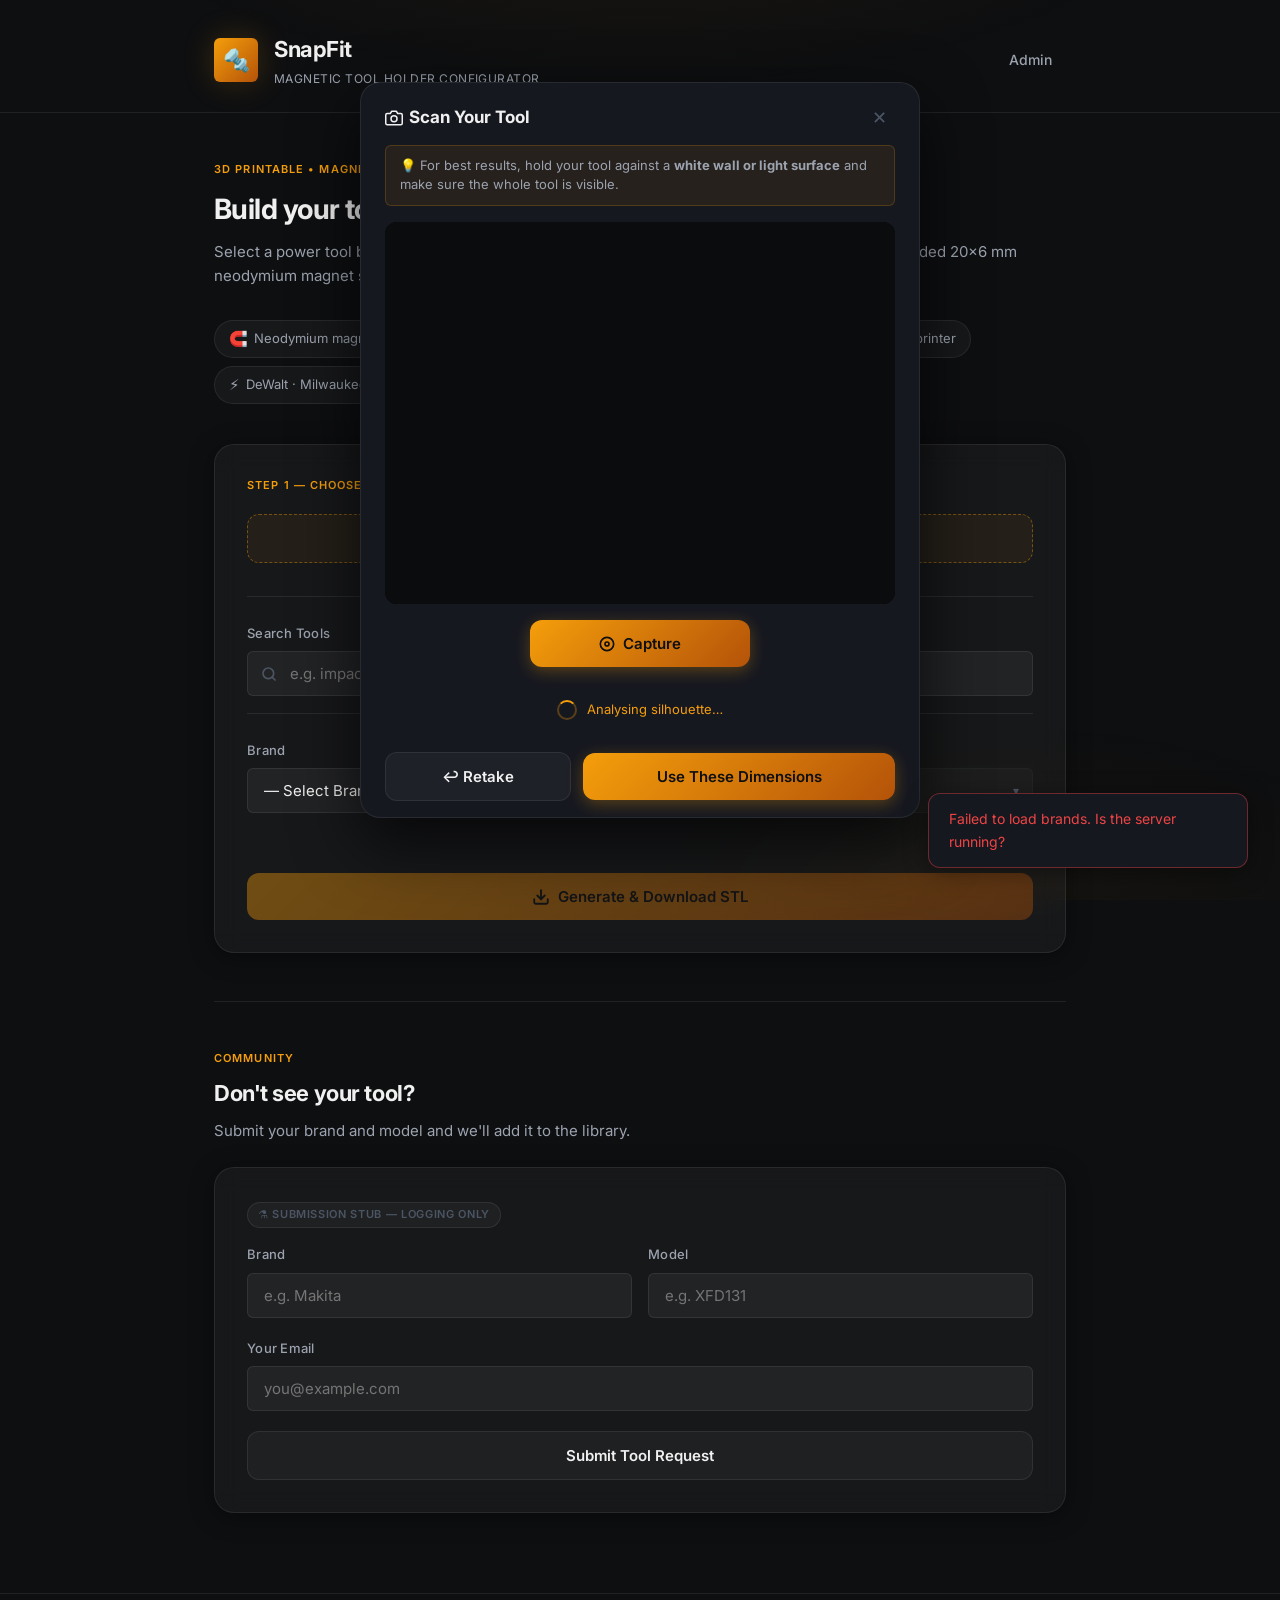
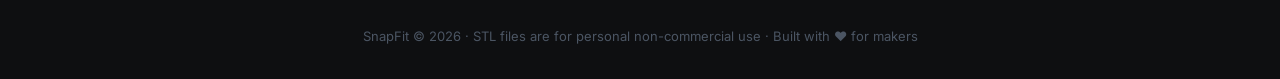
==== templates/index.html @ cad1f3c7 "feat: initial SnapFit MVP - FastAPI backend with SQLite tool database (10 starter tools) - Parametri" ====
<!DOCTYPE html>
<html lang="en">
<head>
  <meta charset="UTF-8" />
  <meta name="viewport" content="width=device-width, initial-scale=1.0" />
  <title>SnapFit — Magnetic Tool Holder Configurator</title>
  <meta name="description" content="Generate custom-fit 3D-printable magnetic wall holders for your power tools. Pick your brand, pick your model, download the STL." />
  <link rel="stylesheet" href="/static/css/style.css" />
</head>
<body>

  <!-- ── Header ─────────────────────────────────────────────────────────── -->
  <header class="site-header">
    <div class="container">
      <div class="header-inner">
        <div class="logo-mark">🔩</div>
        <div class="logo-text">
          <span class="logo-name">SnapFit</span>
          <span class="logo-tagline">Magnetic Tool Holder Configurator</span>
        </div>
        <nav class="header-nav">
          <a href="/admin" class="nav-link">Admin</a>
        </nav>
      </div>
    </div>
  </header>

  <!-- ── Hero / intro ───────────────────────────────────────────────────── -->
  <main>
    <div class="container">
      <div class="section-label">3D Printable • Magnetic • Modular</div>
      <h1 class="section-title">Build your tool wall — your tools, your way.</h1>
      <p class="section-sub">
        Select a power tool below and we'll generate a custom STL holder sized
        exactly to it — with embedded 20×6 mm neodymium magnet slots to snap
        onto any steel panel system.
      </p>

      <div class="features">
        <div class="feature-pill"><span>🧲</span> Neodymium magnet slots (20×6 mm)</div>
        <div class="feature-pill"><span>📐</span> Parametric — sized to your tool</div>
        <div class="feature-pill"><span>🖨️</span> Print on any FDM printer</div>
        <div class="feature-pill"><span>⚡</span> DeWalt · Milwaukee · Ryobi</div>
      </div>

      <!-- ── Configurator card ────────────────────────────────────────────── -->
      <div class="card">
        <div class="section-label" style="margin-bottom:20px;">Step 1 — Choose Your Tool</div>

        <!-- Scan alternative -->
        <button id="scan-btn" class="btn-scan" aria-label="Scan your tool with camera">
          <svg width="18" height="18" viewBox="0 0 24 24" fill="none" stroke="currentColor" stroke-width="2" stroke-linecap="round" stroke-linejoin="round">
            <path d="M23 19a2 2 0 01-2 2H3a2 2 0 01-2-2V8a2 2 0 012-2h4l2-3h6l2 3h4a2 2 0 012 2z"/>
            <circle cx="12" cy="13" r="4"/>
          </svg>
          Scan Your Tool
          <span class="scan-badge">NEW</span>
        </button>

        <div class="or-divider"><span>or search / pick by brand</span></div>

        <!-- Search bar -->
        <div class="form-group search-wrapper" style="margin-bottom:0;">
          <label class="form-label" for="tool-search">Search Tools</label>
          <div class="search-input-wrap">
            <svg class="search-icon" width="16" height="16" viewBox="0 0 24 24" fill="none"
                 stroke="currentColor" stroke-width="2.5" stroke-linecap="round" stroke-linejoin="round">
              <circle cx="11" cy="11" r="8"/><line x1="21" y1="21" x2="16.65" y2="16.65"/>
            </svg>
            <input type="search" id="tool-search" class="form-input search-input"
                   placeholder="e.g. impact driver, DeWalt, M18…"
                   autocomplete="off" aria-label="Search tools" aria-autocomplete="list"
                   aria-controls="search-results" />
            <button class="search-clear" id="search-clear" aria-label="Clear search" hidden>✕</button>
          </div>
          <!-- Search results dropdown -->
          <ul id="search-results" class="search-results" role="listbox" aria-label="Tool search results" hidden></ul>
        </div>

        <!-- Divider (brand picker) -->
        <div class="or-divider" style="margin-top:8px;"><span>or pick by brand</span></div>


        <div class="configurator-grid" id="brand-model-pickers">
          <!-- Brand selector -->
          <div class="form-group">
            <label class="form-label" for="brand-select">Brand</label>
            <div class="select-wrapper">
              <select id="brand-select" class="form-select" aria-label="Select brand">
                <option value="">— Select Brand —</option>
              </select>
            </div>
          </div>

          <!-- Model selector -->
          <div class="form-group">
            <label class="form-label" for="model-select">Model</label>
            <div class="select-wrapper">
              <select id="model-select" class="form-select" disabled aria-label="Select model">
                <option value="">— Select Model —</option>
              </select>
            </div>
          </div>
        </div>

        <!-- Tool spec preview -->
        <div class="spec-card" id="spec-card" aria-live="polite">
          <div class="spec-title">Holder will be sized for</div>
          <div class="spec-grid">
            <div class="spec-item">
              <span class="spec-value" id="spec-brand">—</span>
              <span class="spec-key">Brand</span>
            </div>
            <div class="spec-item">
              <span class="spec-value" id="spec-type">—</span>
              <span class="spec-key">Type</span>
            </div>
            <div class="spec-item">
              <span class="spec-value" id="spec-weight">—</span>
              <span class="spec-key">Weight</span>
            </div>
            <div class="spec-item">
              <span class="spec-value" id="spec-width">—</span>
              <span class="spec-key">Body Width</span>
            </div>
            <div class="spec-item">
              <span class="spec-value" id="spec-depth">—</span>
              <span class="spec-key">Body Depth</span>
            </div>
            <div class="spec-item">
              <span class="spec-value" id="spec-height">—</span>
              <span class="spec-key">Body Height</span>
            </div>
            <div class="spec-item">
              <span class="spec-value" id="spec-handle">—</span>
              <span class="spec-key">Handle Ø</span>
            </div>
            <div class="spec-item" id="spec-model-item">
              <span class="spec-value" id="spec-model" style="font-size:13px">—</span>
              <span class="spec-key">Model</span>
            </div>
          </div>
        </div>

        <!-- Download button -->
        <button id="download-btn" class="btn btn-primary" disabled aria-label="Generate and download STL holder">
          <svg width="18" height="18" viewBox="0 0 24 24" fill="none" stroke="currentColor" stroke-width="2.5" stroke-linecap="round" stroke-linejoin="round">
            <path d="M21 15v4a2 2 0 01-2 2H5a2 2 0 01-2-2v-4"/><polyline points="7 10 12 15 17 10"/><line x1="12" y1="15" x2="12" y2="3"/>
          </svg>
          Generate &amp; Download STL
        </button>

        <!-- Status bar -->
        <div class="status-bar" id="status-bar" role="status">
          <div class="spinner"></div>
          <span id="status-text">Generating…</span>
        </div>
      </div>

      <!-- ── Submit your own tool section ──────────────────────────────────── -->
      <section class="submit-section" aria-labelledby="submit-heading">
        <div class="section-label">Community</div>
        <h2 class="section-title" id="submit-heading" style="font-size:22px;">Don't see your tool?</h2>
        <p class="section-sub" style="margin-bottom:24px;">
          Submit your brand and model and we'll add it to the library.
        </p>

        <div class="card">
          <div class="stub-badge">⚗️ Submission stub — logging only</div>
          <form id="submit-form" novalidate>
            <div class="submit-grid">
              <div class="form-group">
                <label class="form-label" for="submit-brand">Brand</label>
                <input type="text" id="submit-brand" name="brand" class="form-input"
                       placeholder="e.g. Makita" required autocomplete="off" />
              </div>
              <div class="form-group">
                <label class="form-label" for="submit-model">Model</label>
                <input type="text" id="submit-model" name="model_name" class="form-input"
                       placeholder="e.g. XFD131" required autocomplete="off" />
              </div>
            </div>
            <div class="form-group">
              <label class="form-label" for="submit-email">Your Email</label>
              <input type="email" id="submit-email" name="email" class="form-input"
                     placeholder="you@example.com" required />
            </div>
            <button type="submit" class="btn btn-secondary" id="submit-btn">
              Submit Tool Request
            </button>
          </form>
        </div>
      </section>
    </div>
  </main>

  <!-- ── Footer ─────────────────────────────────────────────────────────── -->
  <footer class="site-footer">
    <div class="container">
      SnapFit © 2026 · STL files are for personal non-commercial use · Built with ♥ for makers
    </div>
  </footer>

  <!-- ── Camera Scan Modal ─────────────────────────────────────────────── -->
  <div id="scan-modal" class="scan-modal" role="dialog" aria-modal="true"
       aria-labelledby="scan-modal-title" hidden>
    <div class="scan-modal-inner">

      <!-- Header -->
      <div class="scan-modal-header">
        <h2 class="scan-modal-title" id="scan-modal-title">
          <svg width="18" height="18" viewBox="0 0 24 24" fill="none" stroke="currentColor" stroke-width="2" stroke-linecap="round" stroke-linejoin="round" style="vertical-align:middle;margin-right:6px">
            <path d="M23 19a2 2 0 01-2 2H3a2 2 0 01-2-2V8a2 2 0 012-2h4l2-3h6l2 3h4a2 2 0 012 2z"/>
            <circle cx="12" cy="13" r="4"/>
          </svg>
          Scan Your Tool
        </h2>
        <button class="scan-close" id="scan-close" aria-label="Close camera scanner">✕</button>
      </div>

      <!-- Tip -->
      <div class="scan-tip" id="scan-tip">
        💡 For best results, hold your tool against a <strong>white wall or light surface</strong>
        and make sure the whole tool is visible.
      </div>

      <!-- Camera / capture area -->
      <div class="scan-viewport" id="scan-viewport">
        <!-- Live video feed -->
        <video id="scan-video" class="scan-video" autoplay playsinline muted></video>
        <!-- Guide overlay drawn on top of video (dashed rect) -->
        <canvas id="scan-guide" class="scan-canvas scan-canvas-guide"></canvas>
        <!-- Frozen capture frame (shown after Capture) -->
        <canvas id="scan-capture" class="scan-canvas" hidden></canvas>
        <!-- Contour overlay (drawn after analysis) -->
        <canvas id="scan-contour" class="scan-canvas" hidden></canvas>
        <!-- Error/loading overlay -->
        <div class="scan-overlay-msg" id="scan-overlay-msg" hidden></div>
      </div>

      <!-- Controls: live phase -->
      <div class="scan-controls" id="scan-controls-live">
        <button id="capture-btn" class="btn btn-primary" style="max-width:220px;">
          <svg width="16" height="16" viewBox="0 0 24 24" fill="none" stroke="currentColor" stroke-width="2.5" stroke-linecap="round" stroke-linejoin="round">
            <circle cx="12" cy="12" r="10"/><circle cx="12" cy="12" r="3"/>
          </svg>
          Capture
        </button>
      </div>

      <!-- Controls: analysis phase -->
      <div class="scan-controls" id="scan-controls-analysis" hidden>
        <div class="scan-spinner-wrap" id="scan-spinner-wrap">
          <div class="spinner" style="width:20px;height:20px;"></div>
          <span style="color:var(--amber);font-size:13px;">Analysing silhouette…</span>
        </div>
      </div>

      <!-- Controls: result phase -->
      <div class="scan-controls" id="scan-controls-result" hidden>
        <button id="retake-btn" class="btn btn-secondary" style="flex:1;">
          ↩ Retake
        </button>
        <button id="use-dims-btn" class="btn btn-primary" style="flex:2;">
          Use These Dimensions
        </button>
      </div>

      <!-- Dimension editor (shown after successful analysis) -->
      <div class="scan-dims" id="scan-dims" hidden>
        <div class="scan-dims-title">Detected Dimensions — edit if needed</div>
        <div class="scan-warning" id="scan-warning" hidden></div>
        <div class="scan-dims-grid">
          <div class="scan-dim-item">
            <label class="form-label" for="dim-width">Width</label>
            <div class="dim-input-wrap">
              <input type="number" id="dim-width" class="form-input" step="0.5" min="10" max="600" />
              <span class="dim-unit">mm</span>
            </div>
          </div>
          <div class="scan-dim-item">
            <label class="form-label" for="dim-height">Height</label>
            <div class="dim-input-wrap">
              <input type="number" id="dim-height" class="form-input" step="0.5" min="10" max="1000" />
              <span class="dim-unit">mm</span>
            </div>
          </div>
          <div class="scan-dim-item">
            <label class="form-label" for="dim-depth">Depth
              <span style="color:var(--text-muted);font-weight:400;"> (manual)</span>
            </label>
            <div class="dim-input-wrap">
              <input type="number" id="dim-depth" class="form-input" step="0.5" min="10" max="400" value="80" />
              <span class="dim-unit">mm</span>
            </div>
          </div>
        </div>
        <!-- Calibration hint -->
        <div class="scan-cal">
          <span style="color:var(--text-muted);font-size:12px;">Calibration — your tool's known length:</span>
          <div class="dim-input-wrap" style="max-width:160px;">
            <input type="number" id="dim-known" class="form-input" step="1" min="10" max="2000" value="200" />
            <span class="dim-unit">mm</span>
          </div>
          <div class="select-wrapper" style="max-width:120px;">
            <select id="dim-axis" class="form-select">
              <option value="height">height</option>
              <option value="width">width</option>
            </select>
          </div>
          <button id="re-analyse-btn" class="btn btn-secondary" style="padding:10px 18px;font-size:13px;">Re-analyse</button>
        </div>
        <div style="font-size:11px;color:var(--text-muted);margin-top:6px;">
          Depth can't be captured from a single photo. Default 80 mm is a reasonable placeholder.
        </div>
      </div>

    </div>
  </div>
  <!-- ── Scan Backdrop ──────────────────────────────────────────────────── -->
  <div class="scan-backdrop" id="scan-backdrop" hidden></div>

  <!-- ── Toast ──────────────────────────────────────────────────────────── -->
  <div class="toast" id="toast" role="alert" aria-live="assertive"></div>

  <script src="/static/js/app.js"></script>
  <script src="/static/js/camera.js"></script>
</body>
</html>
---- static/css/style.css ----
/* SnapFit — Design System & Global Styles
   Aesthetic: Dark maker/workshop with amber accent, glassmorphism cards */

@import url('https://fonts.googleapis.com/css2?family=Inter:wght@300;400;500;600;700&family=JetBrains+Mono:wght@400;500&display=swap');

/* ── Tokens ──────────────────────────────────────────────────────────────── */
:root {
  --bg-base:       #0e0f11;
  --bg-surface:    #161820;
  --bg-card:       rgba(255,255,255,0.04);
  --bg-card-hover: rgba(255,255,255,0.07);
  --border:        rgba(255,255,255,0.08);
  --border-focus:  rgba(245,158,11,0.6);

  --amber:         #f59e0b;
  --amber-dim:     #b45309;
  --amber-glow:    rgba(245,158,11,0.15);

  --text-primary:  #f0f0f0;
  --text-secondary:#9ca3af;
  --text-muted:    #4b5563;

  --radius-sm:     6px;
  --radius-md:     12px;
  --radius-lg:     20px;

  --shadow-card:   0 4px 24px rgba(0,0,0,0.4);
  --shadow-glow:   0 0 32px rgba(245,158,11,0.2);

  --transition:    all 0.2s cubic-bezier(0.4,0,0.2,1);
}

/* ── Reset & Base ────────────────────────────────────────────────────────── */
*, *::before, *::after { box-sizing: border-box; margin: 0; padding: 0; }

html { scroll-behavior: smooth; }

body {
  font-family: 'Inter', system-ui, sans-serif;
  background: var(--bg-base);
  color: var(--text-primary);
  min-height: 100vh;
  line-height: 1.6;
  -webkit-font-smoothing: antialiased;
}

/* ── Background texture ──────────────────────────────────────────────────── */
body::before {
  content: '';
  position: fixed;
  inset: 0;
  background:
    radial-gradient(ellipse 80% 50% at 50% -20%, rgba(245,158,11,0.08) 0%, transparent 60%),
    radial-gradient(ellipse 60% 40% at 80% 100%, rgba(245,158,11,0.04) 0%, transparent 50%);
  pointer-events: none;
  z-index: 0;
}

/* ── Layout ──────────────────────────────────────────────────────────────── */
.container {
  max-width: 900px;
  margin: 0 auto;
  padding: 0 24px;
  position: relative;
  z-index: 1;
}

/* ── Header ──────────────────────────────────────────────────────────────── */
.site-header {
  padding: 32px 0 24px;
  border-bottom: 1px solid var(--border);
  margin-bottom: 48px;
}

.header-inner {
  display: flex;
  align-items: center;
  gap: 16px;
}

.logo-mark {
  width: 44px;
  height: 44px;
  background: linear-gradient(135deg, var(--amber) 0%, var(--amber-dim) 100%);
  border-radius: var(--radius-sm);
  display: flex;
  align-items: center;
  justify-content: center;
  font-size: 22px;
  box-shadow: var(--shadow-glow);
  flex-shrink: 0;
}

.logo-text {
  display: flex;
  flex-direction: column;
  gap: 2px;
}

.logo-name {
  font-size: 22px;
  font-weight: 700;
  letter-spacing: -0.02em;
  color: var(--text-primary);
}

.logo-tagline {
  font-size: 12px;
  color: var(--text-secondary);
  font-weight: 400;
  letter-spacing: 0.04em;
  text-transform: uppercase;
}

.header-nav {
  margin-left: auto;
  display: flex;
  gap: 8px;
}

.nav-link {
  color: var(--text-secondary);
  text-decoration: none;
  font-size: 14px;
  font-weight: 500;
  padding: 6px 14px;
  border-radius: var(--radius-sm);
  transition: var(--transition);
}

.nav-link:hover { color: var(--text-primary); background: var(--bg-card); }

/* ── Section headings ────────────────────────────────────────────────────── */
.section-label {
  font-size: 11px;
  font-weight: 600;
  letter-spacing: 0.1em;
  text-transform: uppercase;
  color: var(--amber);
  margin-bottom: 8px;
}

.section-title {
  font-size: 28px;
  font-weight: 700;
  letter-spacing: -0.02em;
  margin-bottom: 8px;
}

.section-sub {
  font-size: 15px;
  color: var(--text-secondary);
  margin-bottom: 32px;
}

/* ── Card ────────────────────────────────────────────────────────────────── */
.card {
  background: var(--bg-card);
  border: 1px solid var(--border);
  border-radius: var(--radius-lg);
  padding: 32px;
  backdrop-filter: blur(12px);
  box-shadow: var(--shadow-card);
  transition: var(--transition);
}

.card:hover { background: var(--bg-card-hover); border-color: rgba(255,255,255,0.12); }

/* ── Form controls ───────────────────────────────────────────────────────── */
.form-group {
  margin-bottom: 20px;
}

.form-label {
  display: block;
  font-size: 13px;
  font-weight: 500;
  color: var(--text-secondary);
  margin-bottom: 8px;
  letter-spacing: 0.02em;
}

.form-select,
.form-input {
  width: 100%;
  background: rgba(255,255,255,0.05);
  border: 1px solid var(--border);
  border-radius: var(--radius-sm);
  color: var(--text-primary);
  font-family: inherit;
  font-size: 15px;
  padding: 12px 16px;
  appearance: none;
  transition: var(--transition);
  outline: none;
}

.form-select { cursor: pointer; }

.form-select:focus,
.form-input:focus {
  border-color: var(--border-focus);
  background: rgba(245,158,11,0.05);
  box-shadow: 0 0 0 3px rgba(245,158,11,0.1);
}

.form-select:disabled { opacity: 0.4; cursor: not-allowed; }

.select-wrapper {
  position: relative;
}

.select-wrapper::after {
  content: '▾';
  position: absolute;
  right: 14px;
  top: 50%;
  transform: translateY(-50%);
  color: var(--text-muted);
  pointer-events: none;
  font-size: 12px;
}

/* ── Configurator grid ───────────────────────────────────────────────────── */
.configurator-grid {
  display: grid;
  grid-template-columns: 1fr 1fr;
  gap: 16px;
  margin-bottom: 16px;
}

@media (max-width: 600px) {
  .configurator-grid { grid-template-columns: 1fr; }
}

/* ── Spec card ───────────────────────────────────────────────────────────── */
.spec-card {
  background: rgba(245,158,11,0.06);
  border: 1px solid rgba(245,158,11,0.2);
  border-radius: var(--radius-md);
  padding: 20px 24px;
  margin-top: 20px;
  display: none;
}

.spec-card.visible { display: block; }

.spec-title {
  font-size: 13px;
  font-weight: 600;
  color: var(--amber);
  text-transform: uppercase;
  letter-spacing: 0.06em;
  margin-bottom: 14px;
}

.spec-grid {
  display: grid;
  grid-template-columns: repeat(3, 1fr);
  gap: 12px;
}

@media (max-width: 500px) { .spec-grid { grid-template-columns: repeat(2, 1fr); } }

.spec-item { display: flex; flex-direction: column; gap: 3px; }

.spec-value {
  font-family: 'JetBrains Mono', monospace;
  font-size: 16px;
  font-weight: 500;
  color: var(--text-primary);
}

.spec-key {
  font-size: 11px;
  color: var(--text-muted);
  text-transform: uppercase;
  letter-spacing: 0.05em;
}

/* ── Buttons ─────────────────────────────────────────────────────────────── */
.btn {
  display: inline-flex;
  align-items: center;
  gap: 8px;
  font-family: inherit;
  font-size: 15px;
  font-weight: 600;
  padding: 14px 28px;
  border-radius: var(--radius-md);
  border: none;
  cursor: pointer;
  transition: var(--transition);
  position: relative;
  overflow: hidden;
  text-decoration: none;
}

.btn-primary {
  background: linear-gradient(135deg, var(--amber) 0%, var(--amber-dim) 100%);
  color: #0e0f11;
  box-shadow: 0 4px 16px rgba(245,158,11,0.3);
  width: 100%;
  justify-content: center;
  margin-top: 24px;
}

.btn-primary:hover:not(:disabled) {
  transform: translateY(-1px);
  box-shadow: 0 8px 24px rgba(245,158,11,0.45);
}

.btn-primary:active:not(:disabled) { transform: translateY(0); }

.btn-primary:disabled {
  opacity: 0.4;
  cursor: not-allowed;
  transform: none;
  box-shadow: none;
}

.btn-secondary {
  background: var(--bg-card);
  color: var(--text-primary);
  border: 1px solid var(--border);
  width: 100%;
  justify-content: center;
}

.btn-secondary:hover { background: var(--bg-card-hover); border-color: rgba(255,255,255,0.15); }

/* ── Progress / status ───────────────────────────────────────────────────── */
.status-bar {
  display: none;
  align-items: center;
  gap: 10px;
  padding: 12px 16px;
  background: rgba(245,158,11,0.08);
  border: 1px solid rgba(245,158,11,0.2);
  border-radius: var(--radius-sm);
  margin-top: 12px;
  font-size: 14px;
  color: var(--amber);
}

.status-bar.visible { display: flex; }

.spinner {
  width: 16px;
  height: 16px;
  border: 2px solid rgba(245,158,11,0.3);
  border-top-color: var(--amber);
  border-radius: 50%;
  animation: spin 0.7s linear infinite;
  flex-shrink: 0;
}

@keyframes spin { to { transform: rotate(360deg); } }

/* ── Submit stub section ─────────────────────────────────────────────────── */
.submit-section {
  margin-top: 48px;
  padding-top: 48px;
  border-top: 1px solid var(--border);
}

.submit-grid {
  display: grid;
  grid-template-columns: 1fr 1fr;
  gap: 16px;
}

@media(max-width:600px){ .submit-grid { grid-template-columns: 1fr; } }

.stub-badge {
  display: inline-flex;
  align-items: center;
  gap: 6px;
  font-size: 11px;
  font-weight: 600;
  color: var(--text-muted);
  background: rgba(255,255,255,0.04);
  border: 1px solid var(--border);
  border-radius: 99px;
  padding: 3px 10px;
  margin-bottom: 16px;
  text-transform: uppercase;
  letter-spacing: 0.06em;
}

/* ── Toast notification ──────────────────────────────────────────────────── */
.toast {
  position: fixed;
  bottom: 32px;
  right: 32px;
  background: var(--bg-surface);
  border: 1px solid var(--border);
  border-radius: var(--radius-md);
  padding: 14px 20px;
  font-size: 14px;
  color: var(--text-primary);
  box-shadow: var(--shadow-card);
  transform: translateY(100px);
  opacity: 0;
  transition: all 0.3s cubic-bezier(0.4,0,0.2,1);
  z-index: 1000;
  max-width: 320px;
}

.toast.show { transform: translateY(0); opacity: 1; }
.toast.success { border-color: rgba(52,211,153,0.4); color: #34d399; }
.toast.error   { border-color: rgba(239,68,68,0.4);  color: #ef4444; }

/* ── Feature pills ───────────────────────────────────────────────────────── */
.features {
  display: flex;
  flex-wrap: wrap;
  gap: 8px;
  margin-bottom: 40px;
}

.feature-pill {
  display: inline-flex;
  align-items: center;
  gap: 6px;
  font-size: 13px;
  color: var(--text-secondary);
  background: var(--bg-card);
  border: 1px solid var(--border);
  border-radius: 99px;
  padding: 6px 14px;
}

.feature-pill span { font-size: 15px; }

/* ── Search bar ──────────────────────────────────────────────────────────── */
.search-input-wrap {
  position: relative;
}

.search-icon {
  position: absolute;
  left: 14px;
  top: 50%;
  transform: translateY(-50%);
  color: var(--text-muted);
  pointer-events: none;
  z-index: 1;
}

.search-input {
  padding-left: 42px;
  padding-right: 40px;
}

.search-clear {
  position: absolute;
  right: 12px;
  top: 50%;
  transform: translateY(-50%);
  background: none;
  border: none;
  color: var(--text-muted);
  font-size: 14px;
  cursor: pointer;
  padding: 4px;
  border-radius: 4px;
  line-height: 1;
  transition: var(--transition);
}

.search-clear:hover { color: var(--text-primary); background: rgba(255,255,255,0.06); }

.search-results {
  position: absolute;
  top: calc(100% + 6px);
  left: 0;
  right: 0;
  background: #1c1e26;
  border: 1px solid var(--border);
  border-radius: var(--radius-md);
  box-shadow: 0 8px 32px rgba(0,0,0,0.5);
  z-index: 100;
  list-style: none;
  max-height: 320px;
  overflow-y: auto;
  padding: 6px;
}

.search-result-item {
  display: flex;
  align-items: center;
  justify-content: space-between;
  padding: 12px 14px;
  border-radius: var(--radius-sm);
  cursor: pointer;
  transition: var(--transition);
  gap: 12px;
}

.search-result-item:hover,
.search-result-item[aria-selected="true"] {
  background: var(--amber-glow);
  outline: 1px solid rgba(245,158,11,0.25);
}

.search-result-name {
  font-size: 14px;
  font-weight: 500;
  color: var(--text-primary);
}

.search-result-meta {
  font-size: 12px;
  color: var(--text-muted);
  margin-top: 2px;
}

.search-result-info { flex: 1; min-width: 0; }

.search-no-results {
  padding: 16px 14px;
  color: var(--text-muted);
  font-size: 14px;
  text-align: center;
}

/* ── OR divider ──────────────────────────────────────────────────────────── */
.or-divider {
  display: flex;
  align-items: center;
  gap: 12px;
  margin: 20px 0 16px;
  color: var(--text-muted);
  font-size: 12px;
  text-transform: uppercase;
  letter-spacing: 0.06em;
}

.or-divider::before,
.or-divider::after {
  content: '';
  flex: 1;
  height: 1px;
  background: var(--border);
}

/* ── Footer ──────────────────────────────────────────────────────────────── */
.site-footer {
  margin-top: 80px;
  padding: 32px 0;
  border-top: 1px solid var(--border);
  text-align: center;
  font-size: 13px;
  color: var(--text-muted);
  position: relative;
  z-index: 1;
}

/* ── Admin page ──────────────────────────────────────────────────────────── */
.admin-form-grid {
  display: grid;
  grid-template-columns: 1fr 1fr;
  gap: 16px;
}

@media(max-width:600px){ .admin-form-grid { grid-template-columns: 1fr; } }

.admin-table {
  width: 100%;
  border-collapse: collapse;
  font-size: 14px;
  margin-top: 8px;
}

.admin-table th {
  text-align: left;
  padding: 10px 12px;
  color: var(--text-secondary);
  font-weight: 500;
  font-size: 12px;
  text-transform: uppercase;
  letter-spacing: 0.05em;
  border-bottom: 1px solid var(--border);
}

.admin-table td {
  padding: 12px 12px;
  border-bottom: 1px solid rgba(255,255,255,0.04);
  color: var(--text-primary);
  vertical-align: middle;
}

.admin-table tr:hover td { background: var(--bg-card); }

.brand-tag {
  display: inline-block;
  padding: 2px 8px;
  border-radius: 4px;
  font-size: 12px;
  font-weight: 600;
}

.brand-tag.dewalt  { background: rgba(245,158,11,0.15); color: var(--amber); }
.brand-tag.milwaukee { background: rgba(239,68,68,0.12); color: #f87171; }
.brand-tag.ryobi   { background: rgba(52,211,153,0.12); color: #34d399; }

.error-msg {
  background: rgba(239,68,68,0.1);
  border: 1px solid rgba(239,68,68,0.3);
  border-radius: var(--radius-sm);
  padding: 10px 14px;
  color: #f87171;
  font-size: 14px;
  margin-bottom: 16px;
}

/* ── Scan-Your-Tool button ─────────────────────────────────────────────────── */
.btn-scan {
  display: inline-flex;
  align-items: center;
  justify-content: center;
  gap: 10px;
  width: 100%;
  padding: 14px 24px;
  border-radius: var(--radius-md);
  border: 1.5px dashed rgba(245,158,11,0.4);
  background: rgba(245,158,11,0.06);
  color: var(--amber);
  font-family: inherit;
  font-size: 15px;
  font-weight: 600;
  cursor: pointer;
  transition: var(--transition);
  position: relative;
  margin-bottom: 4px;
}

.btn-scan:hover {
  background: rgba(245,158,11,0.12);
  border-color: rgba(245,158,11,0.7);
  box-shadow: 0 0 20px rgba(245,158,11,0.15);
  transform: translateY(-1px);
}

.btn-scan:active { transform: translateY(0); }

.scan-badge {
  font-size: 9px;
  font-weight: 700;
  letter-spacing: 0.08em;
  background: var(--amber);
  color: #0e0f11;
  border-radius: 4px;
  padding: 2px 6px;
  text-transform: uppercase;
}

/* ── Modal backdrop ──────────────────────────────────────────────────────── */
.scan-backdrop {
  position: fixed;
  inset: 0;
  background: rgba(0,0,0,0.75);
  backdrop-filter: blur(4px);
  z-index: 900;
  animation: fadeIn 0.2s ease;
}

/* ── Modal shell ─────────────────────────────────────────────────────────── */
.scan-modal {
  position: fixed;
  inset: 0;
  z-index: 910;
  display: flex;
  align-items: center;
  justify-content: center;
  padding: 16px;
}

.scan-modal-inner {
  background: #161820;
  border: 1px solid var(--border);
  border-radius: var(--radius-lg);
  box-shadow: 0 24px 64px rgba(0,0,0,0.7);
  width: 100%;
  max-width: 560px;
  max-height: 92vh;
  overflow-y: auto;
  display: flex;
  flex-direction: column;
  animation: slideUp 0.25s cubic-bezier(0.4,0,0.2,1);
}

@keyframes fadeIn { from { opacity:0 } to { opacity:1 } }
@keyframes slideUp { from { transform: translateY(24px); opacity:0 } to { transform: translateY(0); opacity:1 } }

/* ── Modal header ────────────────────────────────────────────────────────── */
.scan-modal-header {
  display: flex;
  align-items: center;
  justify-content: space-between;
  padding: 20px 24px 0;
}

.scan-modal-title {
  font-size: 17px;
  font-weight: 700;
  color: var(--text-primary);
  display: flex;
  align-items: center;
}

.scan-close {
  background: none;
  border: none;
  color: var(--text-muted);
  font-size: 18px;
  cursor: pointer;
  padding: 6px 8px;
  border-radius: var(--radius-sm);
  transition: var(--transition);
  line-height: 1;
}

.scan-close:hover { color: var(--text-primary); background: rgba(255,255,255,0.06); }

/* ── Tip banner ──────────────────────────────────────────────────────────── */
.scan-tip {
  margin: 12px 24px 0;
  padding: 10px 14px;
  background: rgba(245,158,11,0.07);
  border: 1px solid rgba(245,158,11,0.2);
  border-radius: var(--radius-sm);
  font-size: 13px;
  color: var(--text-secondary);
  line-height: 1.5;
}

/* ── Viewport (video + canvas stack) ────────────────────────────────────── */
.scan-viewport {
  position: relative;
  margin: 16px 24px 0;
  border-radius: var(--radius-md);
  overflow: hidden;
  background: #000;
  aspect-ratio: 4/3;
}

.scan-video {
  width: 100%;
  height: 100%;
  display: block;
  object-fit: cover;
}

.scan-canvas {
  position: absolute;
  inset: 0;
  width: 100%;
  height: 100%;
}

.scan-canvas-guide { pointer-events: none; }

/* ── Loading / error overlay ─────────────────────────────────────────────── */
.scan-overlay-msg {
  position: absolute;
  inset: 0;
  display: flex;
  align-items: center;
  justify-content: center;
  background: rgba(14,15,17,0.85);
  font-size: 14px;
  color: var(--text-secondary);
  text-align: center;
  padding: 24px;
  border-radius: var(--radius-md);
}

/* ── Controls row ────────────────────────────────────────────────────────── */
.scan-controls {
  display: flex;
  align-items: center;
  justify-content: center;
  gap: 12px;
  padding: 16px 24px;
}

.scan-controls .btn-primary,
.scan-controls .btn-secondary {
  margin-top: 0;
}

.scan-spinner-wrap {
  display: flex;
  align-items: center;
  gap: 10px;
}

/* ── Dimension editor ────────────────────────────────────────────────────── */
.scan-dims {
  margin: 0 24px 24px;
  border-top: 1px solid var(--border);
  padding-top: 16px;
}

.scan-dims-title {
  font-size: 12px;
  font-weight: 600;
  text-transform: uppercase;
  letter-spacing: 0.07em;
  color: var(--amber);
  margin-bottom: 12px;
}

.scan-warning {
  background: rgba(239,68,68,0.1);
  border: 1px solid rgba(239,68,68,0.3);
  border-radius: var(--radius-sm);
  padding: 10px 14px;
  color: #fca5a5;
  font-size: 13px;
  margin-bottom: 12px;
}

.scan-dims-grid {
  display: grid;
  grid-template-columns: repeat(3, 1fr);
  gap: 12px;
  margin-bottom: 16px;
}

@media(max-width:500px) { .scan-dims-grid { grid-template-columns: 1fr 1fr;} }

.dim-input-wrap {
  position: relative;
  display: flex;
  align-items: center;
}

.dim-input-wrap .form-input {
  padding-right: 38px;
}

.dim-unit {
  position: absolute;
  right: 12px;
  font-size: 12px;
  color: var(--text-muted);
  font-family: 'JetBrains Mono', monospace;
  pointer-events: none;
}

/* ── Calibration row ─────────────────────────────────────────────────────── */
.scan-cal {
  display: flex;
  flex-wrap: wrap;
  align-items: center;
  gap: 10px;
  padding: 12px;
  background: rgba(255,255,255,0.02);
  border-radius: var(--radius-sm);
  border: 1px solid var(--border);
  margin-bottom: 8px;
}

.scan-cal .select-wrapper::after { right: 10px; }
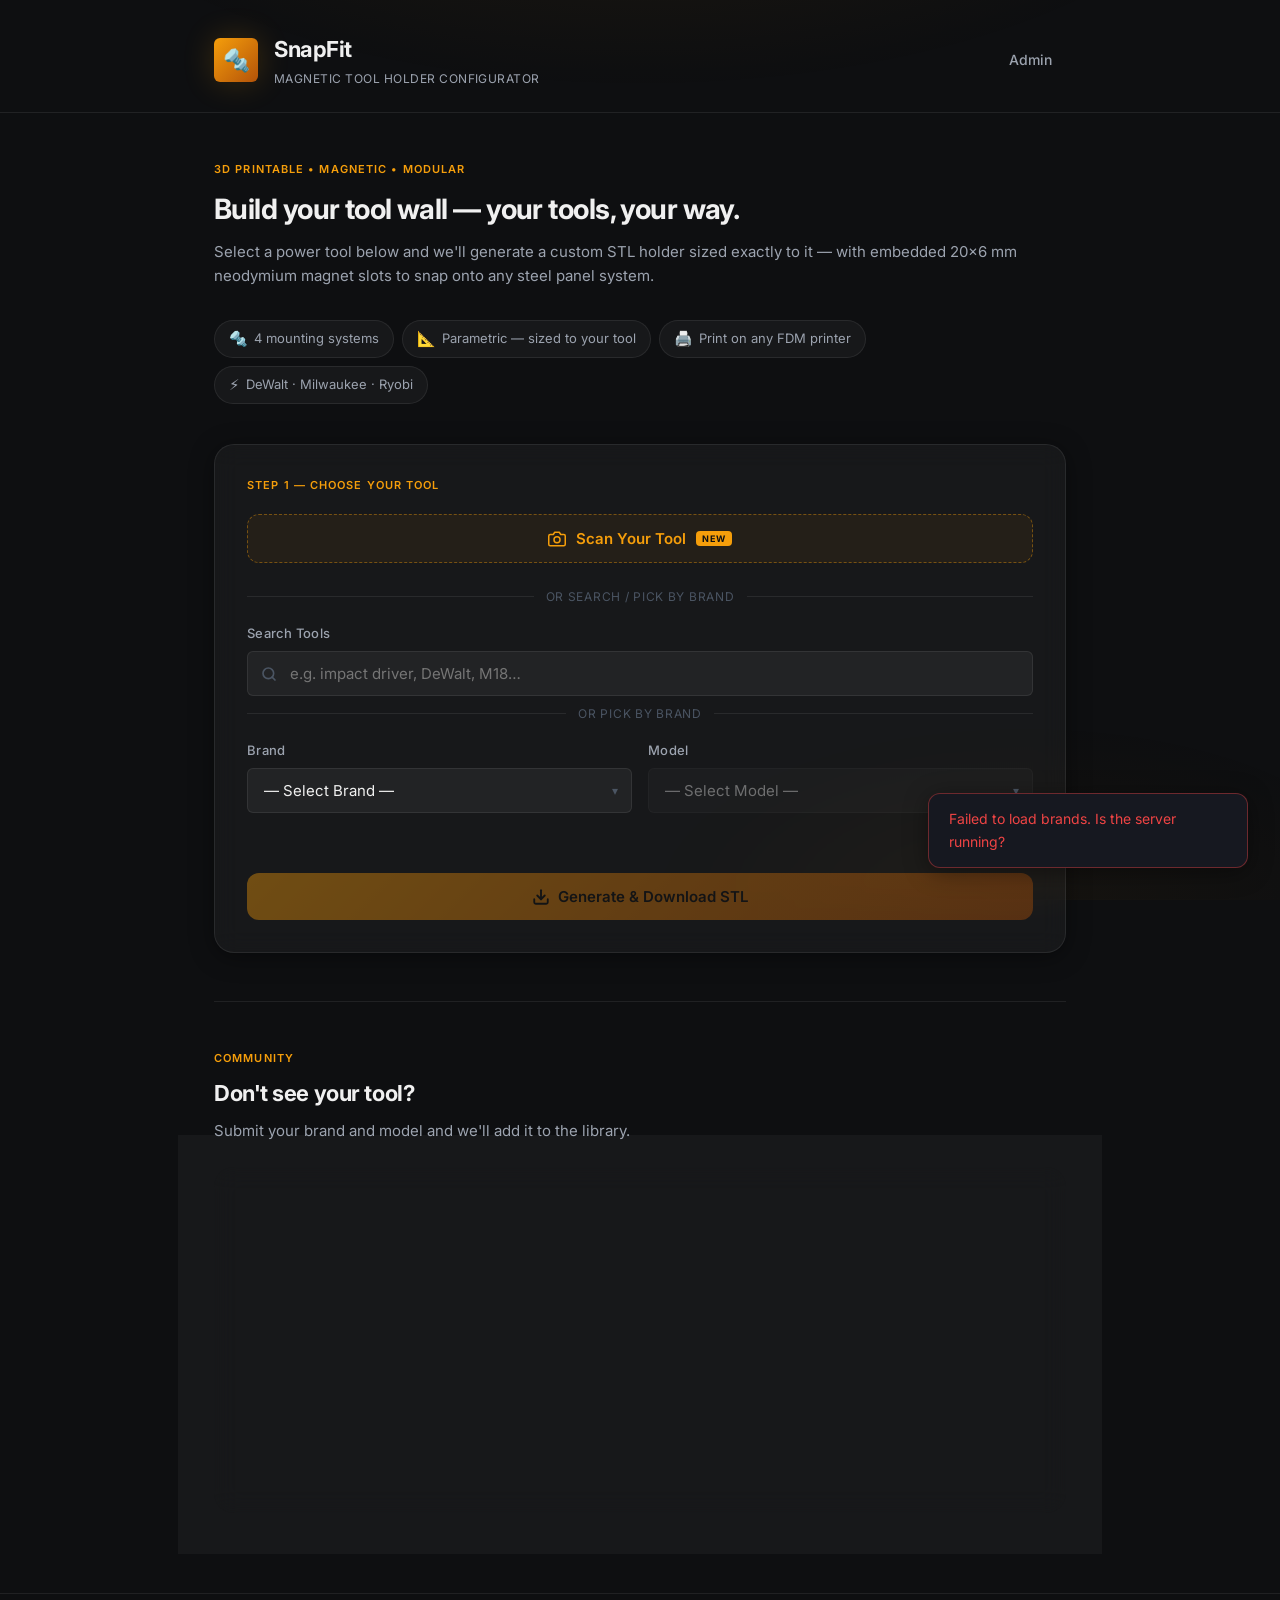
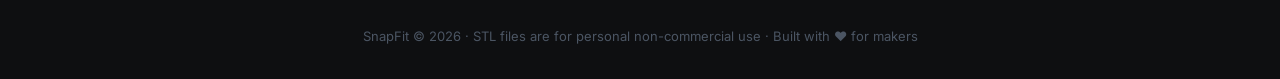
==== commit 10042552: "feat: 5-phase scan wizard + multi-mounting STL generator Camera scanner: - Redesigned scan modal int" ====
--- a/templates/index.html
+++ b/templates/index.html
@@ -5,7 +5,7 @@
   <meta name="viewport" content="width=device-width, initial-scale=1.0" />
   <title>SnapFit — Magnetic Tool Holder Configurator</title>
   <meta name="description" content="Generate custom-fit 3D-printable magnetic wall holders for your power tools. Pick your brand, pick your model, download the STL." />
-  <link rel="stylesheet" href="/static/css/style.css" />
+  <link rel="stylesheet" href="/static/css/style.css?v=12" />
 </head>
 <body>
 
@@ -37,7 +37,7 @@
       </p>
 
       <div class="features">
-        <div class="feature-pill"><span>🧲</span> Neodymium magnet slots (20×6 mm)</div>
+        <div class="feature-pill"><span>🔩</span> 4 mounting systems</div>
         <div class="feature-pill"><span>📐</span> Parametric — sized to your tool</div>
         <div class="feature-pill"><span>🖨️</span> Print on any FDM printer</div>
         <div class="feature-pill"><span>⚡</span> DeWalt · Milwaukee · Ryobi</div>
@@ -142,6 +142,42 @@
           </div>
         </div>
 
+        <!-- Step 2: Mounting system -->
+        <div class="mount-section" id="mount-section" hidden>
+          <div class="section-label" style="margin-bottom:14px;">Step 2 — Choose Mounting System</div>
+          <div class="mount-grid" role="radiogroup" aria-label="Mounting system">
+
+            <label class="mount-card" for="mount-magnetic">
+              <input type="radio" id="mount-magnetic" name="mounting_system" value="magnetic" checked />
+              <span class="mount-icon">🧲</span>
+              <span class="mount-name">Magnetic Panel</span>
+              <span class="mount-desc">Works with any steel panel system</span>
+            </label>
+
+            <label class="mount-card" for="mount-gridfinity">
+              <input type="radio" id="mount-gridfinity" name="mounting_system" value="gridfinity" />
+              <span class="mount-icon">⬡</span>
+              <span class="mount-name">Gridfinity</span>
+              <span class="mount-desc">42mm grid baseplates</span>
+            </label>
+
+            <label class="mount-card" for="mount-multiboard">
+              <input type="radio" id="mount-multiboard" name="mounting_system" value="multiboard" />
+              <span class="mount-icon">⊞</span>
+              <span class="mount-name">Multiboard</span>
+              <span class="mount-desc">25mm T-slot grid panels</span>
+            </label>
+
+            <label class="mount-card" for="mount-opengrid">
+              <input type="radio" id="mount-opengrid" name="mounting_system" value="opengrid" />
+              <span class="mount-icon">⊡</span>
+              <span class="mount-name">OpenGrid</span>
+              <span class="mount-desc">50mm peg panel system</span>
+            </label>
+
+          </div>
+        </div>
+
         <!-- Download button -->
         <button id="download-btn" class="btn btn-primary" disabled aria-label="Generate and download STL holder">
           <svg width="18" height="18" viewBox="0 0 24 24" fill="none" stroke="currentColor" stroke-width="2.5" stroke-linecap="round" stroke-linejoin="round">
@@ -202,6 +238,7 @@
   </footer>
 
   <!-- ── Camera Scan Modal ─────────────────────────────────────────────── -->
+  <!-- ── Scan Modal — 5-phase wizard ──────────────────────────────────────── -->
   <div id="scan-modal" class="scan-modal" role="dialog" aria-modal="true"
        aria-labelledby="scan-modal-title" hidden>
     <div class="scan-modal-inner">
@@ -213,117 +250,175 @@
             <path d="M23 19a2 2 0 01-2 2H3a2 2 0 01-2-2V8a2 2 0 012-2h4l2-3h6l2 3h4a2 2 0 012 2z"/>
             <circle cx="12" cy="13" r="4"/>
           </svg>
-          Scan Your Tool
+          <span id="scan-modal-title-text">Scan Your Tool</span>
         </h2>
-        <button class="scan-close" id="scan-close" aria-label="Close camera scanner">✕</button>
-      </div>
-
-      <!-- Tip -->
-      <div class="scan-tip" id="scan-tip">
-        💡 For best results, hold your tool against a <strong>white wall or light surface</strong>
-        and make sure the whole tool is visible.
-      </div>
-
-      <!-- Camera / capture area -->
-      <div class="scan-viewport" id="scan-viewport">
-        <!-- Live video feed -->
-        <video id="scan-video" class="scan-video" autoplay playsinline muted></video>
-        <!-- Guide overlay drawn on top of video (dashed rect) -->
-        <canvas id="scan-guide" class="scan-canvas scan-canvas-guide"></canvas>
-        <!-- Frozen capture frame (shown after Capture) -->
-        <canvas id="scan-capture" class="scan-canvas" hidden></canvas>
-        <!-- Contour overlay (drawn after analysis) -->
-        <canvas id="scan-contour" class="scan-canvas" hidden></canvas>
-        <!-- Error/loading overlay -->
-        <div class="scan-overlay-msg" id="scan-overlay-msg" hidden></div>
-      </div>
-
-      <!-- Controls: live phase -->
-      <div class="scan-controls" id="scan-controls-live">
-        <button id="capture-btn" class="btn btn-primary" style="max-width:220px;">
-          <svg width="16" height="16" viewBox="0 0 24 24" fill="none" stroke="currentColor" stroke-width="2.5" stroke-linecap="round" stroke-linejoin="round">
-            <circle cx="12" cy="12" r="10"/><circle cx="12" cy="12" r="3"/>
+        <button class="scan-close" id="scan-close" aria-label="Close scanner">✕</button>
+      </div>
+
+      <!-- Step indicator -->
+      <div class="scan-steps" id="scan-steps">
+        <span class="scan-step active" data-step="1">1 Live</span>
+        <span class="scan-step-sep">›</span>
+        <span class="scan-step" data-step="2">2 Outline</span>
+        <span class="scan-step-sep">›</span>
+        <span class="scan-step" data-step="3">3 Adjust</span>
+        <span class="scan-step-sep">›</span>
+        <span class="scan-step" data-step="4">4 Scale</span>
+      </div>
+
+      <!-- ── PHASE 1: Live camera ────────────────────────────────────────── -->
+      <div id="phase-live" class="scan-phase">
+        <div class="scan-tip">
+          💡 Hold your tool against a <strong>light background</strong> and make sure the whole tool is visible.
+        </div>
+        <div class="scan-viewport" id="scan-viewport">
+          <video id="scan-video" class="scan-video" autoplay playsinline muted></video>
+          <!-- Animated corner-bracket overlay -->
+          <svg id="scan-brackets" class="scan-svg-overlay" viewBox="0 0 100 100" preserveAspectRatio="none">
+            <path class="bracket" d="M12,25 L12,12 L25,12"/>
+            <path class="bracket" d="M75,12 L88,12 L88,25"/>
+            <path class="bracket" d="M88,75 L88,88 L75,88"/>
+            <path class="bracket" d="M25,88 L12,88 L12,75"/>
           </svg>
-          Capture
-        </button>
-      </div>
-
-      <!-- Controls: analysis phase -->
-      <div class="scan-controls" id="scan-controls-analysis" hidden>
-        <div class="scan-spinner-wrap" id="scan-spinner-wrap">
-          <div class="spinner" style="width:20px;height:20px;"></div>
-          <span style="color:var(--amber);font-size:13px;">Analysing silhouette…</span>
-        </div>
-      </div>
-
-      <!-- Controls: result phase -->
-      <div class="scan-controls" id="scan-controls-result" hidden>
-        <button id="retake-btn" class="btn btn-secondary" style="flex:1;">
-          ↩ Retake
-        </button>
-        <button id="use-dims-btn" class="btn btn-primary" style="flex:2;">
-          Use These Dimensions
-        </button>
-      </div>
-
-      <!-- Dimension editor (shown after successful analysis) -->
-      <div class="scan-dims" id="scan-dims" hidden>
-        <div class="scan-dims-title">Detected Dimensions — edit if needed</div>
+          <div class="scan-overlay-msg" id="scan-overlay-msg" hidden></div>
+        </div>
+        <div class="scan-controls">
+          <button id="analyze-btn" class="btn btn-primary" style="max-width:240px;">
+            <svg width="16" height="16" viewBox="0 0 24 24" fill="none" stroke="currentColor" stroke-width="2.5" stroke-linecap="round" stroke-linejoin="round"><circle cx="11" cy="11" r="8"/><line x1="21" y1="21" x2="16.65" y2="16.65"/></svg>
+            Analyze Object
+          </button>
+        </div>
+      </div>
+
+      <!-- ── PHASE 2: Analysis spinner ──────────────────────────────────── -->
+      <div id="phase-analysis" class="scan-phase" hidden>
+        <div class="scan-viewport" id="scan-viewport-analysis">
+          <canvas id="scan-capture" class="scan-canvas"></canvas>
+          <div class="scan-overlay-msg" id="scan-analysis-msg" style="display:flex;">
+            <div class="spinner" style="width:22px;height:22px;margin-right:10px;"></div>
+            Detecting outline…
+          </div>
+        </div>
+      </div>
+
+      <!-- ── PHASE 3: SVG Dot Editor ────────────────────────────────────── -->
+      <div id="phase-edit" class="scan-phase" hidden>
+        <div class="scan-viewport scan-viewport-edit" id="scan-viewport-edit">
+          <canvas id="scan-frozen" class="scan-canvas"></canvas>
+          <!-- SVG overlay for draggable polygon dots -->
+          <svg id="dot-svg" class="scan-svg-overlay" style="cursor:crosshair;"></svg>
+        </div>
         <div class="scan-warning" id="scan-warning" hidden></div>
-        <div class="scan-dims-grid">
+        <div class="scan-controls scan-controls-edit">
+          <button id="reset-pts-btn" class="btn btn-secondary" style="flex:1;">↺ Reset</button>
+          <button id="add-pt-btn"    class="btn btn-secondary" style="flex:1;" title="Click image to add a point">+ Point</button>
+          <button id="remove-pt-btn" class="btn btn-secondary" style="flex:1;" title="Click a dot to remove it">− Point</button>
+          <button id="confirm-shape-btn" class="btn btn-primary" style="flex:2;">Confirm Shape →</button>
+        </div>
+        <div id="edit-hint" style="text-align:center;font-size:11px;color:var(--text-secondary);margin-top:4px;">
+          Drag dots to adjust · click <strong>+ Point</strong> then tap outline to add
+        </div>
+      </div>
+
+      <!-- ── PHASE 4: Scale inputs ──────────────────────────────────────── -->
+      <div id="phase-scale" class="scan-phase" hidden>
+        <div style="display:flex;align-items:center;justify-content:space-between;gap:8px;">
+          <div class="scan-tip" style="margin:0;flex:1;">
+            📐 Confirm your tool's real measurements. Width &amp; Height are estimated from the outline.
+          </div>
+          <!-- mm / in pill toggle -->
+          <div class="unit-toggle" id="unit-toggle" title="Switch between mm and inches">
+            <button class="unit-opt active" data-unit="mm">mm</button>
+            <button class="unit-opt"        data-unit="in">in</button>
+          </div>
+        </div>
+        <div class="scan-dims-grid" style="margin-top:12px;">
           <div class="scan-dim-item">
             <label class="form-label" for="dim-width">Width</label>
             <div class="dim-input-wrap">
-              <input type="number" id="dim-width" class="form-input" step="0.5" min="10" max="600" />
+              <input type="number" id="dim-width" class="form-input" step="0.5" min="10" max="600"/>
               <span class="dim-unit">mm</span>
             </div>
           </div>
           <div class="scan-dim-item">
             <label class="form-label" for="dim-height">Height</label>
             <div class="dim-input-wrap">
-              <input type="number" id="dim-height" class="form-input" step="0.5" min="10" max="1000" />
+              <input type="number" id="dim-height" class="form-input" step="0.5" min="10" max="1000"/>
               <span class="dim-unit">mm</span>
             </div>
           </div>
           <div class="scan-dim-item">
-            <label class="form-label" for="dim-depth">Depth
-              <span style="color:var(--text-muted);font-weight:400;"> (manual)</span>
-            </label>
+            <label class="form-label" for="dim-depth">Depth <span style="color:var(--text-secondary);font-weight:400;">(measure front-to-back)</span></label>
             <div class="dim-input-wrap">
-              <input type="number" id="dim-depth" class="form-input" step="0.5" min="10" max="400" value="80" />
+              <input type="number" id="dim-depth" class="form-input" step="0.5" min="10" max="400" value="80"/>
               <span class="dim-unit">mm</span>
             </div>
           </div>
         </div>
-        <!-- Calibration hint -->
-        <div class="scan-cal">
-          <span style="color:var(--text-muted);font-size:12px;">Calibration — your tool's known length:</span>
-          <div class="dim-input-wrap" style="max-width:160px;">
-            <input type="number" id="dim-known" class="form-input" step="1" min="10" max="2000" value="200" />
-            <span class="dim-unit">mm</span>
-          </div>
-          <div class="select-wrapper" style="max-width:120px;">
-            <select id="dim-axis" class="form-select">
-              <option value="height">height</option>
-              <option value="width">width</option>
-            </select>
-          </div>
-          <button id="re-analyse-btn" class="btn btn-secondary" style="padding:10px 18px;font-size:13px;">Re-analyse</button>
-        </div>
-        <div style="font-size:11px;color:var(--text-muted);margin-top:6px;">
-          Depth can't be captured from a single photo. Default 80 mm is a reasonable placeholder.
-        </div>
-      </div>
+
+        <!-- Mounting system picker -->
+        <div style="margin-top:16px;">
+          <div class="form-label" style="margin-bottom:8px;">Mounting System</div>
+          <div class="scan-mount-grid" id="scan-mount-grid">
+
+            <label class="scan-mount-card">
+              <input type="radio" name="scan_mounting" value="gridfinity" class="sr-only"/>
+              <div class="scan-mount-card-inner">
+                <span class="scan-mount-icon">⊞</span>
+                <span class="scan-mount-name">Gridfinity</span>
+                <span class="scan-mount-desc">42mm grid</span>
+              </div>
+            </label>
+
+            <label class="scan-mount-card">
+              <input type="radio" name="scan_mounting" value="opengrid" class="sr-only"/>
+              <div class="scan-mount-card-inner">
+                <span class="scan-mount-icon">⊡</span>
+                <span class="scan-mount-name">OpenGrid</span>
+                <span class="scan-mount-desc">50mm pegs</span>
+              </div>
+            </label>
+
+            <label class="scan-mount-card">
+              <input type="radio" name="scan_mounting" value="multiboard" class="sr-only"/>
+              <div class="scan-mount-card-inner">
+                <span class="scan-mount-icon">⊟</span>
+                <span class="scan-mount-name">Multiboard</span>
+                <span class="scan-mount-desc">25mm T-slot</span>
+              </div>
+            </label>
+
+            <label class="scan-mount-card">
+              <input type="radio" name="scan_mounting" value="blank" checked class="sr-only"/>
+              <div class="scan-mount-card-inner">
+                <span class="scan-mount-icon">▭</span>
+                <span class="scan-mount-name">Blank</span>
+                <span class="scan-mount-desc">flat back</span>
+              </div>
+            </label>
+
+          </div>
+        </div>
+
+        <div class="scan-controls" style="margin-top:16px;">
+          <button id="back-to-edit-btn" class="btn btn-secondary" style="flex:1;">← Back</button>
+          <button id="use-dims-btn" class="btn btn-primary" style="flex:2;">Generate STL ↓</button>
+        </div>
+        <div style="font-size:11px;color:var(--text-secondary);margin-top:8px;text-align:center;">
+          Depth can't be inferred from a photo. Default 80 mm is a common power tool depth.
+        </div>
+      </div>
+
 
     </div>
   </div>
-  <!-- ── Scan Backdrop ──────────────────────────────────────────────────── -->
+  <!-- ── Scan Backdrop ─────────────────────────────────────────────────────── -->
   <div class="scan-backdrop" id="scan-backdrop" hidden></div>
 
-  <!-- ── Toast ──────────────────────────────────────────────────────────── -->
+  <!-- ── Toast ──────────────────────────────────────────────────────────────── -->
   <div class="toast" id="toast" role="alert" aria-live="assertive"></div>
 
-  <script src="/static/js/app.js"></script>
-  <script src="/static/js/camera.js"></script>
+  <script src="/static/js/app.js?v=11"></script>
+  <script src="/static/js/camera.js?v=13"></script>
 </body>
 </html>
--- a/static/css/style.css
+++ b/static/css/style.css
@@ -615,6 +615,19 @@
   margin-bottom: 16px;
 }
 
+/* ── Hidden attribute guard (prevents display:flex/block overriding [hidden]) ── */
+/* Covers ALL scan modal elements so hidden=true is always respected */
+.scan-modal[hidden],
+.scan-backdrop[hidden],
+.scan-overlay-msg[hidden],
+.scan-controls[hidden],
+.scan-dims[hidden],
+.scan-warning[hidden],
+#scan-video[hidden],
+#scan-guide[hidden],
+#scan-capture[hidden],
+#scan-contour[hidden] { display: none !important; }
+
 /* ── Scan-Your-Tool button ─────────────────────────────────────────────────── */
 .btn-scan {
   display: inline-flex;
@@ -866,3 +879,174 @@
 
 .scan-cal .select-wrapper::after { right: 10px; }
 
+
+
+/* ── Mounting system selector ─────────────────────────────────────────────── */
+.mount-section { margin-top: 20px; margin-bottom: 4px; }
+
+.mount-grid {
+  display: grid;
+  grid-template-columns: 1fr 1fr;
+  gap: 10px;
+}
+
+.mount-card {
+  display: flex;
+  flex-direction: column;
+  align-items: flex-start;
+  padding: 14px 16px;
+  background: var(--bg-card);
+  border: 1.5px solid var(--border);
+  border-radius: var(--radius-sm);
+  cursor: pointer;
+  transition: border-color .2s, background .2s, box-shadow .2s;
+  position: relative;
+  gap: 3px;
+}
+
+.mount-card input[type="radio"] { position: absolute; opacity: 0; width: 0; height: 0; }
+
+.mount-card:hover {
+  background: var(--bg-card-hover);
+  border-color: rgba(245,158,11,0.35);
+}
+
+.mount-card:has(input:checked) {
+  border-color: var(--amber);
+  background: var(--amber-glow);
+  box-shadow: 0 0 0 1px var(--amber);
+}
+
+.mount-icon  { font-size: 20px; line-height: 1; margin-bottom: 4px; }
+.mount-name  { font-size: 13px; font-weight: 600; color: var(--text-primary); }
+.mount-desc  { font-size: 11px; color: var(--text-secondary); line-height: 1.4; }
+
+/* ── Scan wizard: step indicator ──────────────────────────────────────── */
+.scan-steps {
+  display: flex;
+  align-items: center;
+  gap: 6px;
+  padding: 8px 20px 0;
+  font-size: 11px;
+  font-weight: 500;
+  color: var(--text-secondary);
+}
+.scan-step { padding: 2px 8px; border-radius: 20px; transition: all .2s; }
+.scan-step.active {
+  color: var(--amber);
+  background: var(--amber-glow);
+  font-weight: 700;
+}
+.scan-step-sep { opacity: .4; font-size: 10px; }
+
+/* ── Scan phase containers ─────────────────────────────────────────────── */
+.scan-phase { padding: 12px 20px 20px; display: flex; flex-direction: column; gap: 12px; }
+.scan-phase[hidden], .scan-phase[style*="display: none"] { display: none !important; }
+
+/* ── SVG overlays (brackets + dot editor) ─────────────────────────────── */
+.scan-svg-overlay {
+  position: absolute; inset: 0;
+  width: 100%; height: 100%;
+  pointer-events: none;
+  overflow: visible;
+}
+#dot-svg { pointer-events: all; }
+
+/* ── Animated corner brackets (Phase 1) ───────────────────────────────── */
+.bracket {
+  fill: none;
+  stroke: var(--amber);
+  stroke-width: 3;
+  stroke-linecap: round;
+  animation: bracketPulse 2s ease-in-out infinite;
+}
+.bracket:nth-child(2) { animation-delay: .15s; }
+.bracket:nth-child(3) { animation-delay: .3s; }
+.bracket:nth-child(4) { animation-delay: .45s; }
+
+@keyframes bracketPulse {
+  0%, 100% { opacity: .5; stroke-width: 2.5; }
+  50%       { opacity: 1;  stroke-width: 3.5; }
+}
+
+/* ── Viewport for edit phase (auto-height from canvas) ────────────────── */
+.scan-viewport-edit {
+  position: relative;
+  width: 100%;
+  overflow: hidden;
+  border-radius: var(--radius-md);
+  background: #000;
+}
+.scan-viewport-edit canvas { display: block; width: 100%; height: auto; }
+.scan-viewport-edit svg { pointer-events: all; }
+
+/* ── [hidden] guards for new phase elements ───────────────────────────── */
+#phase-live[hidden], #phase-analysis[hidden],
+#phase-edit[hidden], #phase-scale[hidden] { display: none !important; }
+#scan-video[hidden], #scan-capture[hidden],
+#scan-frozen[hidden], #scan-overlay-msg[hidden],
+#scan-analysis-msg[hidden], #scan-warning[hidden] { display: none !important; }
+
+/* ── mm / in unit toggle pill ─────────────────────────────────────────── */
+.unit-toggle {
+  display: flex;
+  background: var(--surface);
+  border: 1px solid var(--border);
+  border-radius: 20px;
+  padding: 2px;
+  gap: 2px;
+  flex-shrink: 0;
+}
+.unit-opt {
+  background: transparent;
+  border: none;
+  border-radius: 18px;
+  color: var(--text-secondary);
+  font-size: 12px;
+  font-weight: 600;
+  padding: 4px 12px;
+  cursor: pointer;
+  transition: background .15s, color .15s;
+}
+.unit-opt.active {
+  background: var(--amber);
+  color: #000;
+}
+
+/* ── Scan modal mounting system card grid ─────────────────────────────── */
+.scan-mount-grid {
+  display: grid;
+  grid-template-columns: repeat(4, 1fr);
+  gap: 8px;
+}
+.scan-mount-card {
+  cursor: pointer;
+  display: block;
+}
+.scan-mount-card-inner {
+  display: flex;
+  flex-direction: column;
+  align-items: center;
+  gap: 3px;
+  padding: 10px 6px;
+  border: 2px solid var(--border);
+  border-radius: var(--radius-md);
+  background: var(--surface);
+  transition: border-color .15s, background .15s;
+  text-align: center;
+  user-select: none;
+}
+.scan-mount-card input:checked + .scan-mount-card-inner {
+  border-color: var(--amber);
+  background: var(--amber-glow);
+}
+.scan-mount-card-inner:hover {
+  border-color: var(--amber);
+}
+.scan-mount-icon { font-size: 18px; line-height: 1; }
+.scan-mount-name { font-size: 11px; font-weight: 700; color: var(--text-primary); }
+.scan-mount-desc { font-size: 10px; color: var(--text-secondary); }
+.sr-only { position:absolute; width:1px; height:1px; overflow:hidden; clip:rect(0,0,0,0); }
+@media (max-width: 400px) {
+  .scan-mount-grid { grid-template-columns: repeat(2, 1fr); }
+}
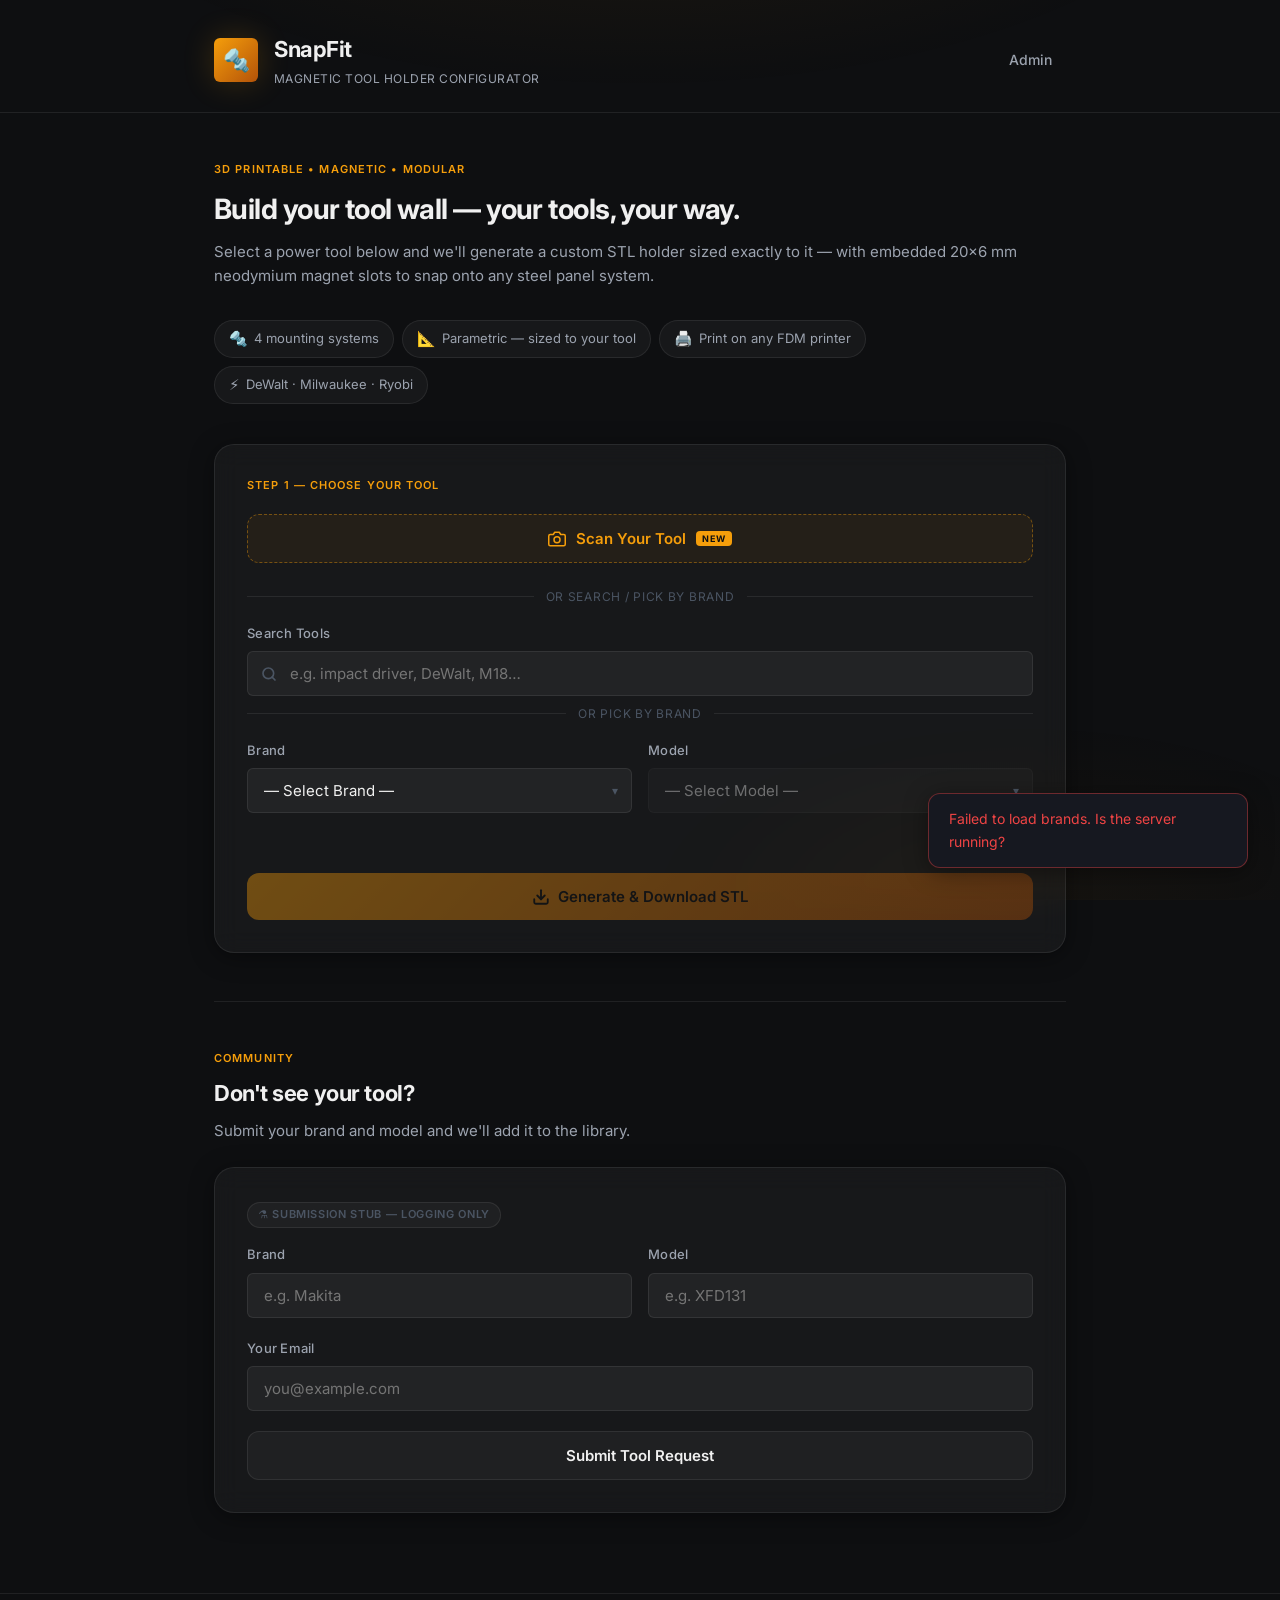
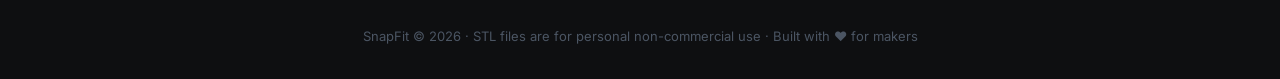
==== commit 081cd683: "feat: contour-aware STL cradle + Gridfinity grid snapping stl_generator.py: - generate_holder() now " ====
--- a/templates/index.html
+++ b/templates/index.html
@@ -419,6 +419,6 @@
   <div class="toast" id="toast" role="alert" aria-live="assertive"></div>
 
   <script src="/static/js/app.js?v=11"></script>
-  <script src="/static/js/camera.js?v=13"></script>
+  <script src="/static/js/camera.js?v=14"></script>
 </body>
 </html>
